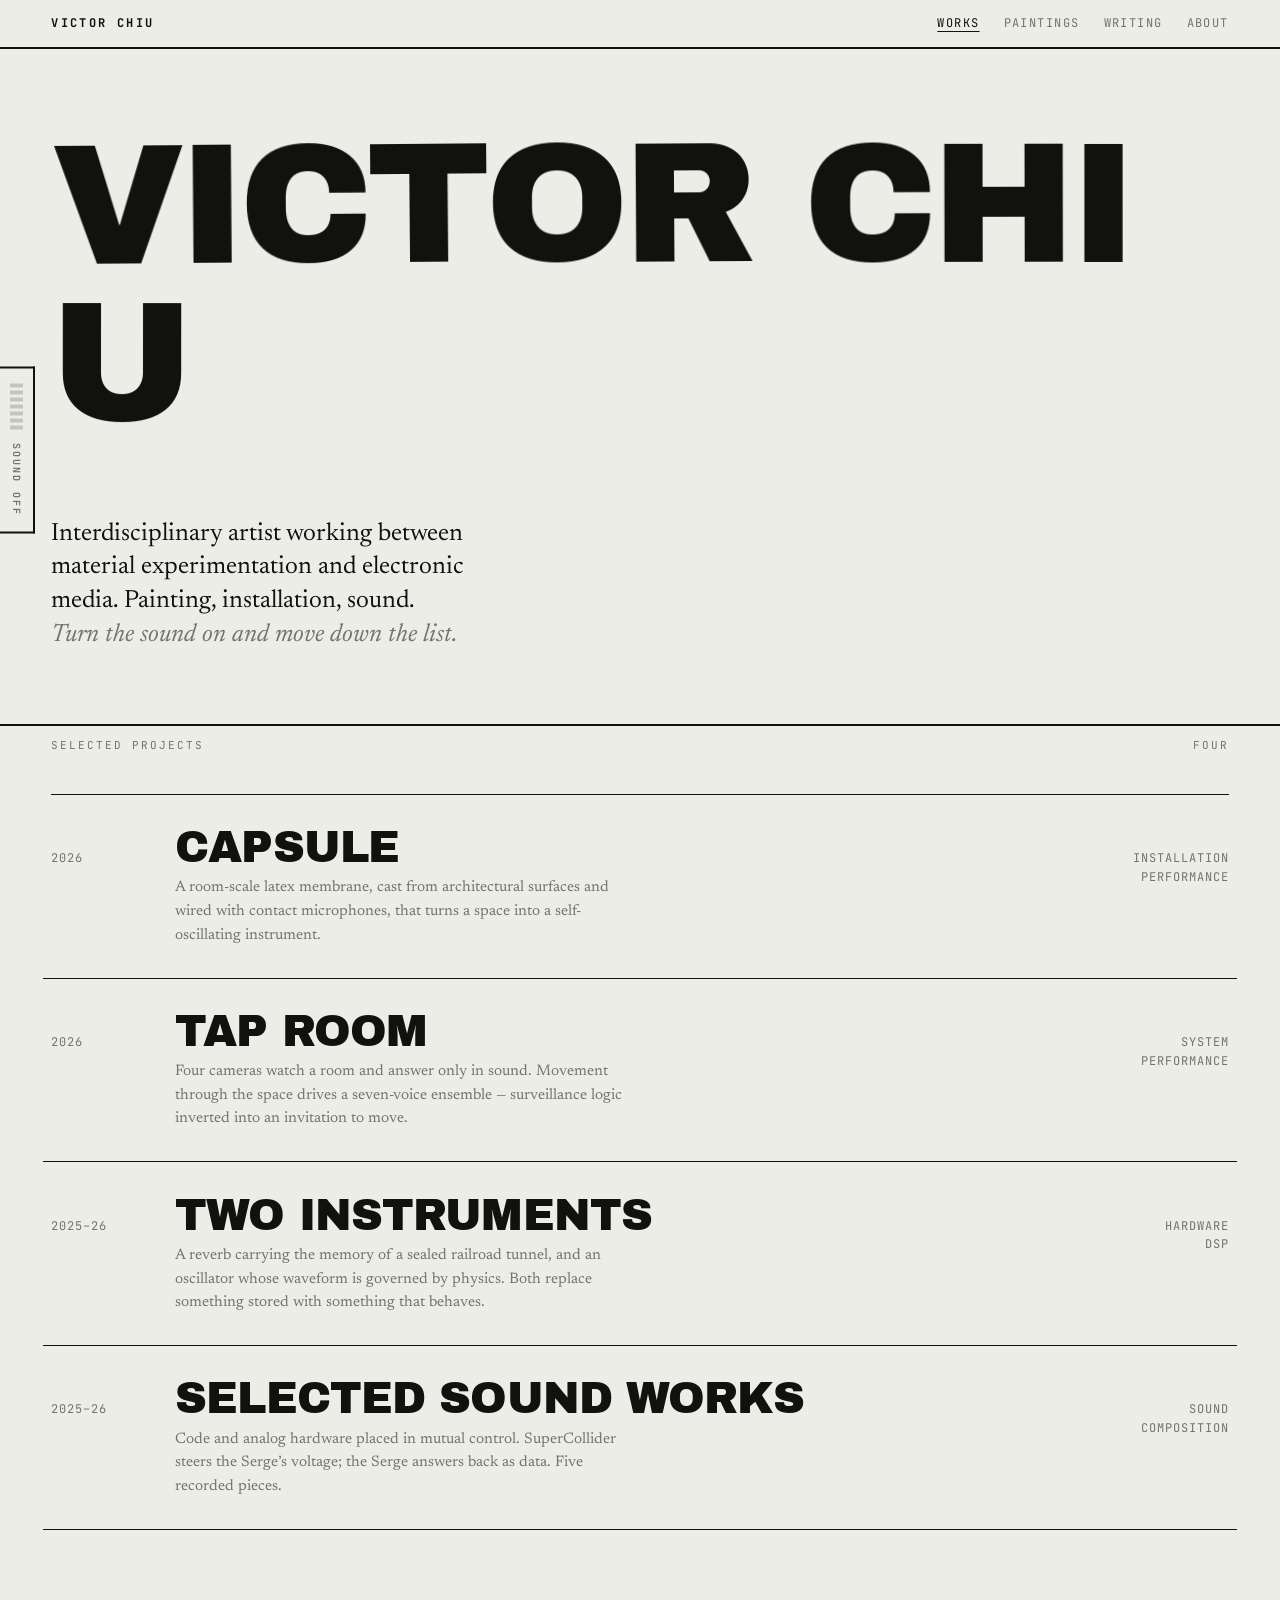
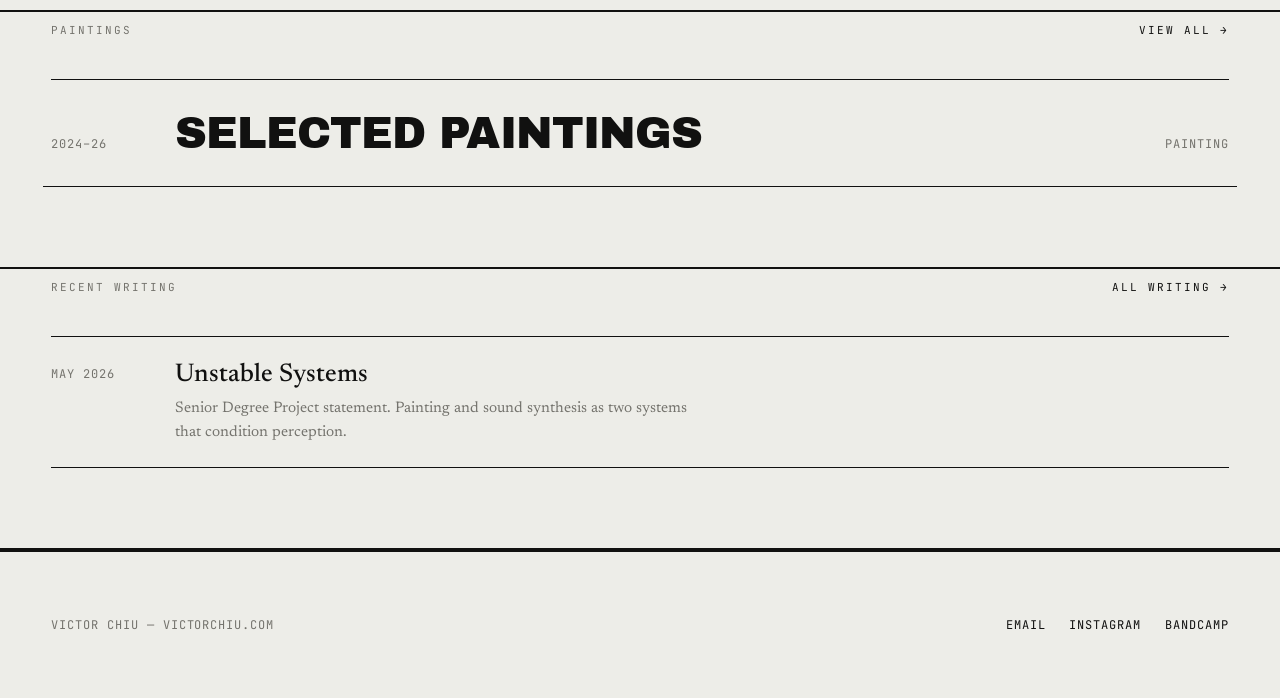
==== index.html @ 2fcd81f9 "Add files via upload" ====
<!DOCTYPE html>
<html lang="en">
<head>
<meta charset="utf-8">
<meta name="viewport" content="width=device-width, initial-scale=1">
<title>Victor Chiu</title>
<meta name="description" content="Sound installation, responsive systems and instrument building. Projects and writing by Victor Chiu.">

<meta property="og:title" content="Victor Chiu">
<meta property="og:description" content="Sound installation, responsive systems, instrument building.">
<meta property="og:url" content="https://www.victorchiu.com">
<meta property="og:image" content="https://www.victorchiu.com/images/capsule-10.jpg">
<meta property="og:type" content="website">

<link rel="icon" type="image/png" href="favicon.png">
<link rel="apple-touch-icon" href="apple-touch-icon.png">
<link rel="preconnect" href="https://fonts.googleapis.com">
<link rel="preconnect" href="https://fonts.gstatic.com" crossorigin>
<link href="https://fonts.googleapis.com/css2?family=Archivo+Black&family=JetBrains+Mono:wght@400;700&family=Newsreader:ital,opsz,wght@0,6..72,400;0,6..72,500;0,6..72,600;1,6..72,400&display=swap" rel="stylesheet">
<link rel="stylesheet" href="style.css">
</head>
<body>

<header class="masthead">
  <div class="wrap">
    <a class="masthead-name" href="index.html">Victor Chiu</a>
    <nav class="nav" aria-label="Main">
      <a href="index.html" aria-current="page">Works</a>
      <a href="paintings.html">Paintings</a>
      <a href="writing.html">Writing</a>
      <a href="about.html">About</a>
    </nav>
  </div>
</header>

<main>

  <!-- fixed side rail: level meter + sound toggle, always reachable -->
  <button class="rail" id="rail" type="button" data-state="off"
          aria-pressed="false" aria-label="Toggle sound">
    <span class="rail-bars" aria-hidden="true">
      <span class="rail-seg"></span><span class="rail-seg"></span>
      <span class="rail-seg"></span><span class="rail-seg"></span>
      <span class="rail-seg"></span><span class="rail-seg"></span>
      <span class="rail-seg"></span>
    </span>
    <span class="rail-label" id="railLabel">Off</span>
  </button>

  <section class="lockup">
    <div class="wrap">
      <!-- Each letter is a node in a mass-spring-damper system, coupled to
           its neighbours. The cursor pushes; the springs pull back. Same
           model as the Living Wavetable's circular string, one dimension
           lower. Falls back to plain type with JS off. -->
      <h1 class="springname" id="springName" aria-label="Victor Chiu"><span class="ch">V</span><span class="ch">I</span><span class="ch">C</span><span class="ch">T</span><span class="ch">O</span><span class="ch">R</span><span class="sp" aria-hidden="true"></span><span class="ch">C</span><span class="ch">H</span><span class="ch">I</span><span class="ch">U</span></h1>
    </div>
  </section>

  <div class="wrap">
    <p class="standfirst">
      Interdisciplinary artist working between material experimentation and
      electronic media. Painting, installation, sound.
      <em>Turn the sound on and move down the list.</em>
    </p>
  </div>

  <section class="band">
    <div class="wrap">
      <div class="band-label">
        <span>Selected projects</span>
        <span>Four</span>
      </div>

      <div class="index">

        <a class="index-row" href="capsule.html" data-sound="capsule" style="--row-img: url('images/capsule-10.jpg')">
          <span class="index-year">2026</span>
          <div>
            <h2 class="index-title">Capsule</h2>
            <p class="index-sub">A room-scale latex membrane, cast from architectural surfaces and wired with contact microphones, that turns a space into a self-oscillating instrument.</p>
            <div class="row-more"><div><div class="row-more-inner">
              <p class="row-detail">Latex / contact microphones / transducers / Serge Modular / Zoom L6 / found scrap wood &mdash; with Alex Wu. Every component is input and output at once. Visitors touch the walls and hear their own presence returned as sound.</p>
              <div class="row-foot">
                <span class="row-enter">Enter &rarr;</span>
                <span class="row-playing" data-playing>&#9679; Playing</span>
              </div>
            </div></div></div>
          </div>
          <span class="index-meta">Installation<br>Performance</span>
        </a>

        <a class="index-row" href="tap-room.html" data-sound="tap-room" style="--row-img: url('images/taproom-08.jpg')">
          <span class="index-year">2026</span>
          <div>
            <h2 class="index-title">Tap Room</h2>
            <p class="index-sub">Four cameras watch a room and answer only in sound. Movement through the space drives a seven-voice ensemble &mdash; surveillance logic inverted into an invitation to move.</p>
            <div class="row-more"><div><div class="row-more-inner">
              <p class="row-detail">Max/MSP/Jitter / four webcams / seven voices / modular drone &mdash; RISD Memorial Hall. Deterministic mapping that never performs the same way twice. No screen, no interface, no image of what it sees.</p>
              <div class="row-foot">
                <span class="row-enter">Enter &rarr;</span>
                <span class="row-playing" data-playing>&#9679; Playing</span>
              </div>
            </div></div></div>
          </div>
          <span class="index-meta">System<br>Performance</span>
        </a>

        <a class="index-row" href="two-instruments.html" data-sound="two-instruments" style="--row-img: url('images/twoinstrument-hover.jpg')">
          <span class="index-year">2025&ndash;26</span>
          <div>
            <h2 class="index-title">Two Instruments</h2>
            <p class="index-sub">A reverb carrying the memory of a sealed railroad tunnel, and an oscillator whose waveform is governed by physics. Both replace something stored with something that behaves.</p>
            <div class="row-more"><div><div class="row-more-inner">
              <p class="row-detail">Max/MSP gen~ / Electrosmith Daisy Patch SM / hand-wired panels &mdash; Serge format and Eurorack. A four-channel feedback delay network, and a 64-node circular string that reports its own kinetic energy as control voltage.</p>
              <div class="row-foot">
                <span class="row-enter">Enter &rarr;</span>
                <span class="row-playing" data-playing>&#9679; Playing</span>
              </div>
            </div></div></div>
          </div>
          <span class="index-meta">Hardware<br>DSP</span>
        </a>

        <a class="index-row" href="sound-works.html" data-sound="sound-works">
          <span class="index-year">2025&ndash;26</span>
          <div>
            <h2 class="index-title">Selected Sound Works</h2>
            <p class="index-sub">Code and analog hardware placed in mutual control. SuperCollider steers the Serge&rsquo;s voltage; the Serge answers back as data. Five recorded pieces.</p>
            <div class="row-more"><div><div class="row-more-inner">
              <p class="row-detail">SuperCollider / Serge Modular / Expert Sleepers ES-9 &mdash; RISD SRST studio. Five pieces, 32:18 total. Built the way I approach paintings: sound as material, layered and reconfigured.</p>
              <div class="row-foot">
                <span class="row-enter">Enter &rarr;</span>
                <span class="row-playing" data-playing>&#9679; Playing</span>
              </div>
            </div></div></div>
          </div>
          <span class="index-meta">Sound<br>Composition</span>
        </a>

      </div>
    </div>
  </section>

  <section class="band">
    <div class="wrap">
      <div class="band-label">
        <span>Paintings</span>
        <span><a href="paintings.html">View all &rarr;</a></span>
      </div>

      <div class="index">
        <a class="index-row" href="paintings.html">
          <span class="index-year">2024&ndash;26</span>
          <div>
            <h2 class="index-title">Selected Paintings</h2>
          </div>
          <span class="index-meta">Painting</span>
        </a>
      </div>
    </div>
  </section>

  <section class="band">
    <div class="wrap">
      <div class="band-label">
        <span>Recent writing</span>
        <span><a href="writing.html">All writing &rarr;</a></span>
      </div>

      <div class="entries">
        <a href="sdp-statement.html">
          <article class="entry">
            <span class="entry-date">May 2026</span>
            <div>
              <h2 class="entry-title">Unstable Systems</h2>
              <p class="entry-note">Senior Degree Project statement. Painting and sound
              synthesis as two systems that condition perception.</p>
            </div>
          </article>
        </a>
      </div>
    </div>
  </section>

</main>

<footer class="footer">
  <div class="wrap">
    <span>Victor Chiu &mdash; victorchiu.com</span>
    <div class="footer-links">
      <a href="mailto:vchiu004@gmail.com">Email</a>
      <a href="https://instagram.com/victor_ch1u" rel="noopener">Instagram</a>
      <a href="https://ednz.bandcamp.com" rel="noopener">Bandcamp</a>
    </div>
  </div>
</footer>

<script>
/* =========================================================
   INDEX AUDIO
   Hovering a project row plays a random excerpt for it. Only
   one sounds at a time — the previous fades fully out before
   the next begins. Nothing overlaps, ever.

   The rail on the left edge is the only control. It reports
   state, level, and any error, and toggles sound on click.

   TO ADD FILES: drop mp3s in audio/ and list them below.
   Missing files degrade silently and are named in the rail.
   ========================================================= */

const EXCERPTS = {
  'capsule':         ['audio/capsule-01.mp3', 'audio/capsule-02.mp3', 'audio/capsule-03.mp3'],
  'tap-room':        ['audio/taproom-01.mp3', 'audio/taproom-02.mp3', 'audio/taproom-03.mp3'],
  'two-instruments': ['audio/twoinstrument-01.mp3', 'audio/twoinstrument-02.mp3',
                      'audio/twoinstrument-03.mp3', 'audio/twoinstrument-04.mp3',
                      'audio/twoinstrument-05.mp3'],
  'sound-works':     ['audio/selectsoundwork-01.mp3', 'audio/selectsoundwork-03.mp3',
                      'audio/selectsoundwork-04.mp3', 'audio/selectsoundwork-06.mp3']
};

const FADE_IN     = 0.9;   // seconds
const FADE_OUT    = 0.6;   // leaving a row
const FADE_EXPIRE = 4.0;   // slow retirement once an excerpt has run its course
const LIFE_MIN    = 32;    // an excerpt lingers at least this long
const LIFE_MAX    = 58;    // ...and at most this long
const GRACE       = 220;   // ms of forgiveness crossing the gap between rows

(function () {
  'use strict';

  const isFile = location.protocol === 'file:';
  if (isFile) {
    console.warn('[sound] Opened as a file:// page. Browsers block audio loading here. ' +
      'Run a local server instead:  python3 -m http.server  then open http://localhost:8000');
  }

  let ctx = null, master = null, analyser = null;
  let enabled = false, current = null, wanted = null;
  let gen = 0;                              // invalidates in-flight play() calls
  let graceTimer = null, lifeTimer = null, rafId = null, lastError = '';
  const cache = new Map();
  const timeData = new Uint8Array(1024);    // hoisted; tick() runs 60x a second

  const rail      = document.getElementById('rail');
  const railLabel = document.getElementById('railLabel');
  const railSegs  = Array.from(document.querySelectorAll('.rail-seg'));
  const rows      = Array.from(document.querySelectorAll('.index-row[data-sound]'));

  const store = {
    get() { try { return localStorage.getItem('vc-sound') === 'on'; } catch (e) { return false; } },
    set(v) { try { localStorage.setItem('vc-sound', v ? 'on' : 'off'); } catch (e) {} }
  };

  /* ---------- audio graph ---------- */
  function initCtx() {
    if (ctx) return;
    const AC = window.AudioContext || window.webkitAudioContext;
    if (!AC) return;
    ctx = new AC();
    master = ctx.createGain();
    analyser = ctx.createAnalyser();
    analyser.fftSize = 1024;
    master.connect(analyser);
    analyser.connect(ctx.destination);
  }

  function running() { return !!ctx && ctx.state === 'running'; }

  async function load(url) {
    if (cache.has(url)) return cache.get(url);
    const p = fetch(url)
      .then(r => { if (!r.ok) throw new Error('HTTP ' + r.status); return r.arrayBuffer(); })
      .then(b => ctx.decodeAudioData(b))
      .catch(err => {
        lastError = url + ' \u2014 ' + err.message;
        console.warn('[sound] could not load', url, err);
        refresh();
        return null;
      });
    cache.set(url, p);
    return p;
  }

  function pick(key) {
    const list = EXCERPTS[key] || [];
    if (!list.length) return null;
    const last = pick.last && pick.last[key];
    const choices = list.length > 1 ? list.filter(u => u !== last) : list;
    const url = choices[Math.floor(Math.random() * choices.length)];
    pick.last = pick.last || {};
    pick.last[key] = url;
    return url;
  }

  function markPlaying(key) {
    rows.forEach(r => r.classList.toggle('is-playing', !!key && r.dataset.sound === key));
  }

  function stop(fade, keepGen) {
    if (!keepGen) gen++;
    clearTimeout(lifeTimer);
    if (!current) return Promise.resolve();
    const { src, gain } = current;
    current = null;
    markPlaying(null);
    const t = ctx.currentTime;
    try {
      gain.gain.cancelScheduledValues(t);
      gain.gain.setValueAtTime(gain.gain.value, t);
      gain.gain.linearRampToValueAtTime(0.0001, t + fade);
      src.stop(t + fade + 0.05);
    } catch (e) {}
    return new Promise(res => setTimeout(res, fade * 1000 + 60));
  }

  async function play(key) {
    if (!enabled) return;
    const mine = ++gen;
    initCtx();
    if (!ctx) return;
    if (ctx.state === 'suspended') { try { await ctx.resume(); refresh(); } catch (e) {} }
    if (mine !== gen) return;

    await stop(FADE_OUT, true);
    if (mine !== gen || wanted !== key || !enabled) return;

    const url = pick(key);
    if (!url) return;
    const buf = await load(url);
    if (!buf || mine !== gen || wanted !== key || !enabled) return;

    const src = ctx.createBufferSource();
    src.buffer = buf;
    src.loop = true;
    const gain = ctx.createGain();
    gain.gain.value = 0.0001;
    src.connect(gain).connect(master);
    src.start();
    const t = ctx.currentTime;
    gain.gain.linearRampToValueAtTime(1, t + FADE_IN);
    current = { src, gain, key };
    markPlaying(key);

    const life = (LIFE_MIN + Math.random() * (LIFE_MAX - LIFE_MIN)) * 1000;
    lifeTimer = setTimeout(() => { if (current && current.key === key) stop(FADE_EXPIRE); }, life);
  }

  /* ---------- the rail: state, level, errors, and the switch ----------
     One control. If it ever disagreed with the audio, the visitor
     would blame their speakers rather than the page. */
  function paintSegs(n) {
    for (let i = 0; i < railSegs.length; i++) railSegs[i].classList.toggle('on', i < n);
  }

  function refresh() {
    if (!rail) return;
    let state, label, tip;

    if (!enabled) {
      state = 'off';  label = 'Sound Off'; tip = 'Turn sound on';
    } else if (isFile) {
      state = 'error'; label = 'Needs Server'; tip = 'Audio cannot load from a file:// page. Run: python3 -m http.server';
    } else if (lastError) {
      state = 'error'; label = 'No Audio'; tip = lastError;
    } else if (!running()) {
      state = 'click'; label = 'Click'; tip = 'Click to start audio';
    } else {
      state = 'on';   label = 'Sound On'; tip = 'Turn sound off';
    }

    rail.dataset.state = state;
    rail.setAttribute('aria-pressed', String(enabled));
    rail.title = tip;
    railLabel.textContent = label;
    if (state !== 'on') paintSegs(0);
  }

  function setEnabled(v) {
    enabled = v;
    store.set(v);
    if (v) {
      initCtx();
      if (ctx && ctx.state === 'suspended') ctx.resume().then(refresh, refresh);
      if (!rafId) tick();
    } else {
      stop(0.35);
      cancelAnimationFrame(rafId);
      rafId = null;
      paintSegs(0);
    }
    refresh();
  }

  /* When sound is on but blocked, a click unblocks it rather than
     switching it off — otherwise the control that asks to be clicked
     would punish you for clicking it. */
  function onToggle() {
    if (enabled && !running() && !isFile) {
      initCtx();
      if (ctx) ctx.resume().then(refresh, refresh); else refresh();
      return;
    }
    setEnabled(!enabled);
  }

  if (rail) rail.addEventListener('click', onToggle);

  /* ---------- level meter ---------- */
  function tick() {
    rafId = requestAnimationFrame(tick);
    if (!analyser) return;
    if (!current) { paintSegs(0); return; }
    analyser.getByteTimeDomainData(timeData);
    let sum = 0;
    for (let i = 0; i < timeData.length; i++) {
      const v = (timeData[i] - 128) / 128; sum += v * v;
    }
    const rms = Math.sqrt(sum / timeData.length);
    paintSegs(Math.min(railSegs.length, Math.round(rms * 26)));
    if (window.__vcExcite) window.__vcExcite(rms);   // audio drives the name
  }

  /* ---------- restore, unlock ---------- */
  if (store.get()) setEnabled(true); else refresh();

  function unlock() {
    if (enabled && ctx && ctx.state === 'suspended') ctx.resume().then(refresh, refresh);
  }
  document.addEventListener('pointerdown', unlock);
  document.addEventListener('keydown', unlock);

  /* ---------- hover ---------- */
  const fine = window.matchMedia('(hover: hover) and (pointer: fine)');

  rows.forEach(row => {
    const key = row.dataset.sound;

    row.addEventListener('pointerenter', () => {
      if (!fine.matches) return;
      clearTimeout(graceTimer);
      row.classList.add('is-open');
      wanted = key;
      play(key);
    });

    row.addEventListener('pointerleave', () => {
      if (!fine.matches) return;
      row.classList.remove('is-open');
      clearTimeout(graceTimer);
      graceTimer = setTimeout(() => { wanted = null; stop(FADE_OUT); }, GRACE);
    });

    row.addEventListener('focus', () => row.classList.add('is-open'));
    row.addEventListener('blur',  () => row.classList.remove('is-open'));
  });

  document.addEventListener('visibilitychange', () => {
    if (document.hidden) { wanted = null; stop(0.3); }
    else refresh();
  });
})();
</script>

<script>
/* =========================================================
   MASS-SPRING NAME
   Every letter is a node. Nodes are coupled to their
   neighbours, so displacing one sends a wave down the word
   rather than moving it alone. The cursor is an external
   force; springs restore; damping settles it.

   Tune the five constants below — they behave exactly like
   the knobs on a physical model.
   ========================================================= */
(function () {
  'use strict';

  const K_CENTER = 0.048;   // pull back to rest position
  const K_COUPLE = 0.085;   // neighbour coupling — what makes it a string
  const DAMPING  = 0.105;   // how fast it settles
  const RADIUS   = 200;     // px — cursor influence
  const PUSH     = 32;      // cursor force

  const el = document.getElementById('springName');
  if (!el) return;

  const reduce = window.matchMedia('(prefers-reduced-motion: reduce)');
  if (reduce.matches) return;          // leave it perfectly still

  const chars = Array.from(el.querySelectorAll('.ch'));
  if (!chars.length) return;

  const n = chars.length;
  const ox = new Float64Array(n), oy = new Float64Array(n);
  const vx = new Float64Array(n), vy = new Float64Array(n);
  const rx = new Float64Array(n), ry = new Float64Array(n);

  let mx = -9999, my = -9999, raf = null, last = 0;

  function measure() {
    for (let i = 0; i < n; i++) {
      chars[i].style.transform = '';
      const r = chars[i].getBoundingClientRect();
      rx[i] = r.left + r.width / 2;
      ry[i] = r.top + r.height / 2 + window.scrollY;
    }
  }

  function step(now) {
    raf = requestAnimationFrame(step);
    const dt = Math.min(2.5, (now - (last || now)) / 16.667);
    last = now;

    for (let i = 0; i < n; i++) {
      let fx = -K_CENTER * ox[i];
      let fy = -K_CENTER * oy[i];

      if (i > 0)     { fx += K_COUPLE * (ox[i - 1] - ox[i]); fy += K_COUPLE * (oy[i - 1] - oy[i]); }
      if (i < n - 1) { fx += K_COUPLE * (ox[i + 1] - ox[i]); fy += K_COUPLE * (oy[i + 1] - oy[i]); }

      const dx = (rx[i] + ox[i]) - mx;
      const dy = (ry[i] + oy[i]) - my;
      const d  = Math.hypot(dx, dy);
      if (d < RADIUS && d > 0.01) {
        const f = PUSH * Math.pow(1 - d / RADIUS, 2) / d;
        fx += dx * f;
        fy += dy * f;
      }

      vx[i] = (vx[i] + fx * dt) * (1 - DAMPING * dt);
      vy[i] = (vy[i] + fy * dt) * (1 - DAMPING * dt);
      ox[i] += vx[i] * dt;
      oy[i] += vy[i] * dt;
    }

    let moving = false;
    for (let i = 0; i < n; i++) {
      const rot = Math.max(-9, Math.min(9, vx[i] * 0.55));
      chars[i].style.transform =
        'translate3d(' + ox[i].toFixed(2) + 'px,' + oy[i].toFixed(2) + 'px,0) rotate(' + rot.toFixed(2) + 'deg)';
      if (Math.abs(vx[i]) > 0.01 || Math.abs(vy[i]) > 0.01 ||
          Math.abs(ox[i]) > 0.05 || Math.abs(oy[i]) > 0.05) moving = true;
    }

    // stop burning frames once the string has settled and nothing is near it
    if (!moving && mx < -1000) { cancelAnimationFrame(raf); raf = null; last = 0; }
  }

  function wake() { if (!raf) { last = 0; raf = requestAnimationFrame(step); } }

  /* an impulse, like striking the string */
  function pluck(strength, at) {
    const i = at === undefined ? Math.floor(Math.random() * n) : at;
    vy[i] += (Math.random() - 0.5) * strength;
    vx[i] += (Math.random() - 0.5) * strength;
    wake();
  }

  /* audio applied as physical force — the module's input jack,
     wired to the masthead */
  let carry = 0;
  window.__vcExcite = function (level) {
    carry += level;
    if (carry > 0.55) {
      carry = 0;
      pluck(level * 9);
    }
  };

  window.addEventListener('pointermove', e => {
    mx = e.clientX; my = e.clientY + window.scrollY; wake();
  }, { passive: true });

  window.addEventListener('pointerleave', () => { mx = -9999; my = -9999; });

  el.addEventListener('pointerdown', e => {
    const i = chars.indexOf(e.target);
    pluck(14, i >= 0 ? i : undefined);
  });

  let rt;
  window.addEventListener('resize', () => {
    clearTimeout(rt); rt = setTimeout(() => { measure(); wake(); }, 150);
  }, { passive: true });

  if (document.fonts && document.fonts.ready) document.fonts.ready.then(measure);
  measure();
  setTimeout(() => pluck(11, Math.floor(n / 2)), 400);   // arrive with a ring
})();
</script>
</body>
</html>
---- style.css ----
/* =========================================================
   victorchiu.com
   Edit colours and type in the :root block below.
   Everything else inherits from it.
   ========================================================= */

:root {
  --paper:  #EDEDE8;   /* background — cool concrete white */
  --ink:    #111110;   /* text, rules */
  --accent: #0026FF;   /* ultramarine — used sparingly */
  --muted:  #74736D;   /* metadata, captions */

  --rule-heavy: 2px solid var(--ink);
  --rule-hair:  1px solid var(--ink);

  --display: "Archivo Black", "Helvetica Neue", Arial, sans-serif;
  --body:    "Newsreader", Georgia, serif;
  --mono:    "JetBrains Mono", ui-monospace, "SF Mono", Menlo, monospace;

  --gutter: clamp(1.25rem, 4vw, 3.5rem);
  --max:    1440px;
}

/* ---------- reset ---------- */
*, *::before, *::after { box-sizing: border-box; }

html { -webkit-text-size-adjust: 100%; }

/* clip, not hidden — hidden would break position:sticky */
body { overflow-x: clip; }

body {
  margin: 0;
  background: var(--paper);
  color: var(--ink);
  font-family: var(--body);
  font-size: clamp(1rem, 0.95rem + 0.25vw, 1.125rem);
  line-height: 1.55;
  font-synthesis: none;
  -webkit-font-smoothing: antialiased;
}

img { max-width: 100%; height: auto; display: block; }

a { color: var(--ink); text-decoration: none; }

:focus-visible {
  outline: 3px solid var(--accent);
  outline-offset: 3px;
}

/* ---------- layout shell ---------- */
.wrap {
  max-width: var(--max);
  margin: 0 auto;
  padding-inline: var(--gutter);
}

.band { border-top: var(--rule-heavy); }
.band > .wrap { padding-bottom: clamp(3rem, 8vw, 5rem); }
.band:last-of-type { border-bottom: var(--rule-heavy); }

/* A label that rides directly under a rule. Signature device. */
.band-label {
  font-family: var(--mono);
  font-size: 0.6875rem;
  letter-spacing: 0.18em;
  text-transform: uppercase;
  color: var(--muted);
  padding-block: 0.65rem 2.5rem;
  display: flex;
  justify-content: space-between;
  gap: 1rem;
}

/* ---------- masthead ---------- */
.masthead {
  border-bottom: var(--rule-heavy);
  padding-block: 0.9rem;
}

.masthead .wrap {
  display: flex;
  align-items: baseline;
  justify-content: space-between;
  gap: 1.5rem;
  flex-wrap: wrap;
}

.masthead-name {
  font-family: var(--mono);
  font-size: 0.75rem;
  letter-spacing: 0.2em;
  text-transform: uppercase;
  font-weight: 700;
}

.nav {
  display: flex;
  gap: 1.5rem;
  font-family: var(--mono);
  font-size: 0.75rem;
  letter-spacing: 0.12em;
  text-transform: uppercase;
}

.nav a { color: var(--muted); }
.nav a:hover,
.nav a[aria-current="page"] { color: var(--ink); }
.nav a[aria-current="page"] { text-decoration: underline; text-underline-offset: 4px; }

/* ---------- oversized name lockup ---------- */
/* Deliberately wider than the viewport and clipped at the right edge. */
.lockup {
  overflow: visible;
  padding-top: clamp(2rem, 6vw, 5rem);
  padding-bottom: clamp(1rem, 2vw, 2rem);
}

/* The name no longer overflows and clips — it fits, and moves instead.
   Letters are flex items so each can be transformed independently. */
.springname {
  font-family: var(--display);
  font-weight: 400;
  font-size: clamp(3.25rem, 13.5vw, 11rem);
  line-height: 0.92;
  letter-spacing: -0.035em;
  text-transform: uppercase;
  margin: 0;
  display: flex;
  flex-wrap: wrap;
  user-select: none;
  cursor: default;
}

.springname .ch {
  display: inline-block;
  transform-origin: 50% 62%;
  will-change: transform;
}

.springname .sp { width: 0.3em; flex: 0 0 auto; }

/* struck letters settle back on their own; no transition here or the
   springs would fight the CSS easing */
@media (prefers-reduced-motion: reduce) {
  .springname .ch { transform: none !important; }
}

.standfirst {
  max-width: 34ch;
  font-size: clamp(1.15rem, 1rem + 0.7vw, 1.6rem);
  line-height: 1.35;
  margin: clamp(1.5rem, 4vw, 3rem) 0 clamp(2.5rem, 6vw, 4.5rem);
  text-wrap: balance;
}

.standfirst em { font-style: italic; color: var(--muted); }

/* ---------- index rows ---------- */
.index { border-top: var(--rule-hair); }

.index-row {
  display: grid;
  grid-template-columns: 6.5rem minmax(0, 1fr) 9rem;
  align-items: baseline;
  gap: 1.25rem;
  padding-block: clamp(1.1rem, 2.5vw, 1.9rem);
  padding-inline: 0.5rem;
  border-bottom: var(--rule-hair);
  margin-inline: -0.5rem;
  transition: background-color 90ms linear, color 90ms linear;
}

.index-row:hover,
.index-row:focus-visible {
  background: var(--ink);
  color: var(--paper);
}

/* On hover the row opens onto the project itself: its photograph,
   held down under a dark scrim so the text stays in charge. Rows
   without a --row-img fall back to the plain inversion. */
.index-row {
  position: relative;
  overflow: hidden;
}

.index-row > * { position: relative; z-index: 1; }

.index-row::before {
  content: '';
  position: absolute;
  inset: 0;
  z-index: 0;
  background-image:
    linear-gradient(rgba(17, 17, 16, 0.62), rgba(17, 17, 16, 0.62)),
    var(--row-img, none);
  background-size: cover;
  background-position: center;
  filter: saturate(0.85);
  opacity: 0;
  transition: opacity 180ms linear;
}

.index-row:hover::before,
.index-row:focus-visible::before { opacity: 1; }

@media (prefers-reduced-motion: reduce) {
  .index-row::before { transition: none; }
}

.index-row:hover .index-meta,
.index-row:hover .index-year { color: var(--paper); }

.index-year,
.index-meta {
  font-family: var(--mono);
  font-size: 0.75rem;
  letter-spacing: 0.08em;
  color: var(--muted);
  text-transform: uppercase;
}

.index-meta { text-align: right; }

.index-title {
  font-family: var(--display);
  font-weight: 400;
  font-size: clamp(1.4rem, 1rem + 2.2vw, 2.75rem);
  line-height: 1.02;
  letter-spacing: -0.02em;
  text-transform: uppercase;
  margin: 0;
}

.index-sub {
  font-size: 0.95rem;
  color: var(--muted);
  margin: 0.4rem 0 0;
  max-width: 52ch;
}

.index-row:hover .index-sub { color: var(--paper); }

/* ---------- writing list ---------- */
.entry {
  display: grid;
  grid-template-columns: 6.5rem minmax(0, 1fr);
  gap: 1.25rem;
  padding-block: 1.4rem;
  border-bottom: var(--rule-hair);
}

.entries { border-top: var(--rule-hair); }

/* the whole row is the link — give it a target that covers the entry */
.entries > a { display: block; }
.entries > a:hover .entry-title { color: var(--accent); }

.entry-date {
  font-family: var(--mono);
  font-size: 0.75rem;
  letter-spacing: 0.08em;
  color: var(--muted);
  text-transform: uppercase;
  padding-top: 0.35rem;
}

.entry-title {
  font-size: clamp(1.15rem, 1rem + 0.8vw, 1.6rem);
  line-height: 1.25;
  margin: 0;
  font-weight: 500;
}

.entry a:hover .entry-title { color: var(--accent); }

.entry-note {
  color: var(--muted);
  font-size: 0.95rem;
  margin: 0.35rem 0 0;
  max-width: 60ch;
}

/* ---------- article / project pages ---------- */
.article-head { padding-block: clamp(2.5rem, 7vw, 5.5rem) clamp(1.5rem, 4vw, 3rem); }

.eyebrow {
  font-family: var(--mono);
  font-size: 0.6875rem;
  letter-spacing: 0.18em;
  text-transform: uppercase;
  color: var(--accent);
  margin: 0 0 1.25rem;
}

.article-title {
  font-family: var(--display);
  font-weight: 400;
  font-size: clamp(2.5rem, 1.5rem + 5.5vw, 6.5rem);
  line-height: 0.88;
  letter-spacing: -0.035em;
  text-transform: uppercase;
  margin: 0;
  max-width: 16ch;
}

/* metadata table — mono, hard-ruled */
.facts {
  width: 100%;
  border-collapse: collapse;
  font-family: var(--mono);
  font-size: 0.8125rem;
  margin-block: clamp(2rem, 5vw, 3.5rem);
}

.facts th,
.facts td {
  text-align: left;
  vertical-align: top;
  padding: 0.75rem 1rem 0.75rem 0;
  border-bottom: var(--rule-hair);
}

.facts th {
  width: 10rem;
  font-weight: 400;
  color: var(--muted);
  letter-spacing: 0.1em;
  text-transform: uppercase;
}

/* readable measure for long-form text */
.prose { max-width: 62ch; padding-bottom: clamp(3rem, 8vw, 6rem); }

.prose > * + * { margin-top: 1.2em; }

.prose h2 {
  font-family: var(--display);
  font-weight: 400;
  font-size: clamp(1.35rem, 1.1rem + 1.2vw, 2rem);
  line-height: 1.08;
  letter-spacing: -0.02em;
  text-transform: uppercase;
  margin-top: 2.6em;
  padding-top: 1.2rem;
  border-top: var(--rule-heavy);
}

.prose h3 {
  font-size: 1.15rem;
  font-weight: 600;
  margin-top: 2em;
}

.prose a {
  color: var(--accent);
  text-decoration: underline;
  text-decoration-thickness: 1px;
  text-underline-offset: 3px;
}

.prose q { font-style: italic; }

.prose blockquote {
  margin-inline: 0;
  padding-left: 1.25rem;
  border-left: 3px solid var(--accent);
  font-style: italic;
  color: var(--muted);
}

.prose ul, .prose ol { padding-left: 1.25rem; }
.prose li + li { margin-top: 0.5em; }

/* Max/MSP object names, function calls, anything literal */
.prose code, .chain code {
  font-family: var(--mono);
  font-size: 0.85em;
  background: rgba(0, 38, 255, 0.08);
  padding: 0.1em 0.35em;
  white-space: nowrap;
}

/* full-bleed figures sit outside the prose measure */
.figure { margin: clamp(2.5rem, 6vw, 4.5rem) 0; }

/* Photographs carry no frame. Scale, offset and the caption do the
   work the border used to do badly. */
.figure img { background: rgba(17, 17, 16, 0.04); }

/* Placeholder box — delete once real images are in. */
.figure-placeholder {
  border: 2px dashed var(--muted);
  aspect-ratio: 3 / 2;
  display: grid;
  place-items: center;
  font-family: var(--mono);
  font-size: 0.75rem;
  letter-spacing: 0.15em;
  text-transform: uppercase;
  color: var(--muted);
  background: repeating-linear-gradient(
    45deg, transparent, transparent 12px,
    rgba(17,17,16,0.05) 12px, rgba(17,17,16,0.05) 24px
  );
}

.figure figcaption {
  font-family: var(--mono);
  font-size: 0.6875rem;
  letter-spacing: 0.04em;
  line-height: 1.75;
  color: var(--muted);
  margin-top: 0.9rem;
  max-width: 44ch;
}

.figure-grid {
  display: grid;
  grid-template-columns: repeat(auto-fit, minmax(min(100%, 260px), 1fr));
  gap: 1.5rem;
}

/* ---------- next / prev ---------- */
.pager {
  display: flex;
  justify-content: space-between;
  gap: 1.5rem;
  flex-wrap: wrap;
  font-family: var(--mono);
  font-size: 0.75rem;
  letter-spacing: 0.12em;
  text-transform: uppercase;
  padding-block: 2rem;
  border-top: var(--rule-heavy);
}

.pager a:hover { color: var(--accent); }

/* ---------- footer ---------- */
.footer {
  border-top: var(--rule-heavy);
  padding-block: clamp(2.5rem, 6vw, 4rem);
  font-family: var(--mono);
  font-size: 0.75rem;
  letter-spacing: 0.08em;
  text-transform: uppercase;
  color: var(--muted);
}

.footer .wrap {
  display: flex;
  justify-content: space-between;
  gap: 2rem;
  flex-wrap: wrap;
}

.footer a { color: var(--ink); }
.footer a:hover { color: var(--accent); }

.footer-links { display: flex; gap: 1.5rem; flex-wrap: wrap; }

/* ---------- signal chain ----------
   For genuinely sequential content only (a signal path, a process).
   The numbers here mean something — don't reuse this for a plain list. */
.chain {
  counter-reset: stage;
  list-style: none;
  margin: clamp(2rem, 5vw, 3.5rem) 0 0;
  padding: 0;
  border-top: var(--rule-heavy);
}

.chain li {
  counter-increment: stage;
  display: grid;
  grid-template-columns: 3.75rem minmax(0, 1fr);
  gap: 1.25rem;
  padding-block: 1.2rem;
  border-bottom: var(--rule-hair);
  max-width: 66ch;
}

.chain li::before {
  content: counter(stage, decimal-leading-zero);
  font-family: var(--mono);
  font-size: 0.75rem;
  font-weight: 700;
  letter-spacing: 0.1em;
  color: var(--accent);
  padding-top: 0.3rem;
}

.chain-stage { font-size: 1rem; line-height: 1.5; }

.chain-stage strong { font-weight: 600; }

/* the loop closing back on itself */
.chain-close {
  display: grid;
  grid-template-columns: 3.75rem minmax(0, 1fr);
  gap: 1.25rem;
  max-width: 66ch;
  border-bottom: var(--rule-heavy);
  padding-block: 1rem;
  font-family: var(--mono);
  font-size: 0.6875rem;
  letter-spacing: 0.16em;
  text-transform: uppercase;
  color: var(--accent);
}

.chain-close::before { content: "\21BA"; font-size: 1rem; line-height: 1; }

/* ---------- materials line ---------- */
.materials {
  font-family: var(--mono);
  font-size: 0.8125rem;
  line-height: 1.85;
  color: var(--muted);
  max-width: 60ch;
  margin: 0;
}

.materials span::after { content: " / "; color: var(--ink); }
.materials span:last-child::after { content: ""; }

/* ---------- spec comparison ----------
   For real before/after engineering tradeoffs. Neither column is
   styled as the "winner" — a tradeoff means something was lost. */
.spec-scroll { overflow-x: auto; margin-block: clamp(2rem, 5vw, 3.5rem); }

.spec {
  width: 100%;
  min-width: 34rem;
  border-collapse: collapse;
  font-family: var(--mono);
  font-size: 0.78rem;
  line-height: 1.5;
}

.spec th, .spec td {
  text-align: left;
  vertical-align: top;
  padding: 0.8rem 1.25rem 0.8rem 0;
  border-bottom: var(--rule-hair);
}

.spec thead th {
  text-transform: uppercase;
  letter-spacing: 0.14em;
  font-weight: 700;
  color: var(--accent);
  border-top: var(--rule-heavy);
  border-bottom: var(--rule-heavy);
}

.spec tbody th {
  font-weight: 400;
  color: var(--muted);
  text-transform: uppercase;
  letter-spacing: 0.1em;
  width: 11rem;
}

.spec tbody tr:last-child th,
.spec tbody tr:last-child td { border-bottom: var(--rule-heavy); }

/* ---------- design decision ----------
   For a choice worth defending, not a general aside. */
.decision {
  border: var(--rule-heavy);
  padding: clamp(1.25rem, 3vw, 2rem);
  max-width: 62ch;
  margin-block: clamp(2rem, 5vw, 3rem);
}

.decision-label {
  font-family: var(--mono);
  font-size: 0.6875rem;
  letter-spacing: 0.18em;
  text-transform: uppercase;
  color: var(--accent);
  margin: 0 0 0.85rem;
}

.decision p { margin: 0; }
.decision p + p { margin-top: 1em; }

/* ---------- diptych ----------
   For work that is genuinely two things set against each other.
   The dividing rule is the point — don't use this for a plain two-up. */
.diptych {
  display: grid;
  grid-template-columns: 1fr 1fr;
  border-top: var(--rule-heavy);
  border-bottom: var(--rule-heavy);
  margin-block: clamp(2rem, 5vw, 3.5rem);
}

.diptych > * {
  padding: clamp(1.5rem, 3vw, 2.25rem) clamp(1.25rem, 2.5vw, 2rem)
           clamp(1.5rem, 3vw, 2.25rem) 0;
}

.diptych > * + * {
  border-left: var(--rule-heavy);
  padding-left: clamp(1.25rem, 2.5vw, 2rem);
}

.diptych-part {
  display: flex;
  justify-content: space-between;
  gap: 1rem;
  font-family: var(--mono);
  font-size: 0.6875rem;
  letter-spacing: 0.18em;
  text-transform: uppercase;
  color: var(--accent);
  margin: 0 0 0.9rem;
}

.diptych-name {
  font-family: var(--display);
  font-weight: 400;
  font-size: clamp(1.2rem, 0.9rem + 1.3vw, 1.9rem);
  line-height: 1.05;
  letter-spacing: -0.02em;
  text-transform: uppercase;
  margin: 0 0 0.6rem;
}

.diptych-line { margin: 0; color: var(--muted); font-size: 0.95rem; }

/* ---------- in progress ----------
   Dashed rule reads as unfinished on purpose. Delete the block
   once the section is written. */
.pending {
  border: 2px dashed var(--muted);
  padding: clamp(1.5rem, 4vw, 2.5rem);
  max-width: 62ch;
  margin-block: clamp(2rem, 5vw, 3rem);
}

.pending .decision-label { color: var(--muted); }

/* ---------- split ----------
   Body text with images running alongside it. Collapses to a
   single column on narrow screens, images below the text. */
.split {
  display: grid;
  grid-template-columns: minmax(0, 1.2fr) minmax(0, 1fr);
  gap: clamp(2rem, 5vw, 4rem);
  align-items: start;
  margin-block: clamp(2rem, 5vw, 3.5rem);
}

.split .prose { padding-bottom: 0; }
.split .prose > *:first-child { margin-top: 0; }

.split-aside { display: grid; gap: clamp(1.25rem, 3vw, 2rem); }
.split-aside .figure { margin: 0; }

/* =========================================================
   IMAGE LAYOUT
   Figures deliberately break their container. If something
   looks misaligned, it probably is — on purpose.
   ========================================================= */

/* ---------- aspect ratios for placeholders ---------- */
.ar-portrait .figure-placeholder { aspect-ratio: 4 / 5; }
.ar-square   .figure-placeholder { aspect-ratio: 1 / 1; }
.ar-wide     .figure-placeholder { aspect-ratio: 16 / 9; }
.ar-tall     .figure-placeholder { aspect-ratio: 2 / 3; }
.ar-pano     .figure-placeholder { aspect-ratio: 5 / 2; }

/* ---------- text / figures split ---------- */
.split {
  display: grid;
  grid-template-columns: minmax(0, 0.92fr) minmax(0, 1.08fr);
  gap: clamp(2rem, 6vw, 6rem);
  border-top: var(--rule-heavy);
  padding-top: clamp(2rem, 5vw, 3.5rem);
  margin-block: clamp(2rem, 5vw, 3.5rem);
  align-items: start;
}

.split-text {
  max-width: 48ch;
  padding: 0 0 clamp(2rem, 5vw, 4rem);
}

/* figures start below the text's first line — nothing baselines */
.split-figs {
  display: flex;
  flex-direction: column;
  gap: clamp(2.5rem, 5vw, 4rem);
  padding: clamp(1.5rem, 4vw, 3rem) 0 clamp(1.5rem, 4vw, 3rem);
}

.split-figs .figure { margin: 0; }

/* Stagger modifiers. The range between them is the point — a set of
   figures all near the same width reads as a grid, not a rhythm. */
.fig-full  { width: 100%; }

/* retreats, small and pushed right */
.fig-right { width: 58%; margin-left: auto; }

/* the middle of the range — larger than fig-right, reaching back a little */
.fig-mid {
  width: 92%;
  margin-left: -8%;
  position: relative;
  z-index: 1;
}

/* screenshots: wide enough that object names stay readable, but not
   so wide that a tall patch becomes a scroll of its own */
.fig-plate {
  width: min(100%, 46rem);
  margin-block: clamp(2.5rem, 6vw, 4rem);
}

/* a portrait standing on its own, held well short of the full measure */
.fig-inset {
  width: min(100%, 30rem);
  margin-block: clamp(2.5rem, 6vw, 4rem);
}

/* oversized, reaching back across the gutter into the text column */
.fig-pull {
  width: 114%;
  margin-left: -18%;
  position: relative;
  z-index: 1;
}

/* runs off the right edge of the screen */
.fig-bleed-right { width: calc(100% + var(--gutter) + 4vw); }

/* stays put while adjacent content scrolls */
.fig-sticky { position: sticky; top: 2rem; }

/* ---------- full bleed ---------- */
.bleed {
  width: 100vw;
  margin-left: 50%;
  transform: translateX(-50%);
  margin-block: clamp(3rem, 8vw, 6rem);
}

.bleed .figure-placeholder,
.bleed img { border: 0; width: 100%; }

/* full-bleed photos behave as bands, not walls */
.bleed img {
  max-height: 78vh;
  object-fit: cover;
  object-position: center;
}

/* ...except where cropping would cut content. A diptych loses its
   argument the moment either half is trimmed. */
.bleed.no-crop img {
  max-height: none;
  object-fit: contain;
}

.bleed figcaption {
  max-width: var(--max);
  margin: 0.75rem auto 1.25rem;
  padding-inline: var(--gutter);
}

/* a figure at full container width — for landscape images that would
   leave a ragged column if text wrapped around them */
.fig-measure {
  width: 100%;
  margin-block: clamp(2.5rem, 7vw, 4.5rem);
}

/* ---------- float wrap ---------- */
.prose .fig-float {
  float: right;
  width: min(56%, 27rem);
  margin: 0.3rem -14% 2rem 2.75rem;
  shape-margin: 1.5rem;
}

/* ---------- offset pair ---------- */
.pair {
  display: grid;
  grid-template-columns: 1fr 1fr;
  gap: clamp(1.5rem, 4vw, 3rem);
  align-items: start;
  margin-block: clamp(3rem, 8vw, 5.5rem);
}

.pair > * { margin: 0; }

/* tops align; both figures identical width */
.pair > *:last-child { margin-top: 0; }

/* ---------- track list ----------
   Numbers are running order — real information. */
.tracks { border-top: var(--rule-heavy); margin-block: clamp(2rem, 5vw, 3.5rem); }

.track {
  display: grid;
  grid-template-columns: 3rem minmax(0, 1fr) 5rem;
  gap: 1.25rem;
  align-items: baseline;
  padding-block: 1.35rem;
  border-bottom: var(--rule-hair);
}

.track:last-of-type { border-bottom: var(--rule-heavy); }

.track-no, .track-time {
  font-family: var(--mono);
  font-size: 0.75rem;
  letter-spacing: 0.08em;
  color: var(--muted);
}

.track-time { text-align: right; }

.track-title {
  font-size: clamp(1.05rem, 0.95rem + 0.6vw, 1.4rem);
  font-weight: 500;
  margin: 0;
}

.track-desc {
  font-family: var(--mono);
  font-size: 0.72rem;
  letter-spacing: 0.1em;
  text-transform: uppercase;
  color: var(--accent);
  margin: 0.3rem 0 0;
}

/* Bandcamp embed. The iframe's own chrome can't be styled from here,
   so it's framed in a heavy rule instead — the border makes it read as
   a deliberate inset rather than a stray widget. */
.bc-embed {
  margin-top: 1rem;
  max-width: 26rem;
  border: var(--rule-heavy);
  background: var(--paper);
  line-height: 0;
}

.bc-embed iframe {
  display: block;
  width: 100%;
  height: 120px;
  border: 0;
}

@media (max-width: 700px) {
  .bc-embed { max-width: none; }
}

/* track titles that leave the site — the arrow marks the exit */
.track-link {
  color: var(--ink);
  text-decoration: none;
  display: inline-flex;
  align-items: baseline;
  gap: 0.4rem;
}

.track-link:hover { color: var(--accent); }

.track-out {
  font-family: var(--mono);
  font-size: 0.62em;
  color: var(--muted);
  transform: translateY(-0.15em);
  transition: transform 120ms cubic-bezier(0.2, 0, 0, 1), color 120ms linear;
}

.track-link:hover .track-out {
  color: var(--accent);
  transform: translate(0.15em, -0.3em);
}

.bc-cta {
  display: flex;
  align-items: baseline;
  justify-content: space-between;
  gap: 1.5rem;
  flex-wrap: wrap;
  border-bottom: var(--rule-heavy);
  padding-block: 1.4rem;
  margin: 0;
  font-family: var(--mono);
  font-size: 0.75rem;
  letter-spacing: 0.14em;
  text-transform: uppercase;
}

.bc-cta a { color: var(--accent); }
.bc-cta a:hover { text-decoration: underline; text-underline-offset: 4px; }
.bc-note { color: var(--muted); letter-spacing: 0.1em; }

.tracks-total {
  font-family: var(--mono);
  font-size: 0.6875rem;
  letter-spacing: 0.16em;
  text-transform: uppercase;
  color: var(--muted);
  padding-top: 0.9rem;
  display: flex;
  justify-content: space-between;
}

/* ---------- diagram ---------- */
.diagram {
  border: var(--rule-heavy);
  padding: clamp(1rem, 3vw, 2rem);
  margin-block: clamp(2.5rem, 6vw, 4rem);
}

.diagram svg { width: 100%; height: auto; display: block; }

.diagram svg text { font-family: var(--mono); }

.diagram figcaption {
  font-family: var(--mono);
  font-size: 0.75rem;
  color: var(--muted);
  margin-top: 1rem;
  max-width: 62ch;
}

/* ---------- references ---------- */
.refs {
  border-top: var(--rule-heavy);
  padding-block: 1.5rem clamp(3rem, 7vw, 5rem);
  font-family: var(--mono);
  font-size: 0.75rem;
  line-height: 1.9;
  color: var(--muted);
  list-style: none;
  margin: clamp(2rem, 5vw, 3.5rem) 0 0;
  padding-left: 0;
}

.refs a { color: var(--accent); word-break: break-all; }

/* =========================================================
   SOUND
   ========================================================= */

/* ---------- expanding index row ---------- */
.row-more {
  display: grid;
  grid-template-rows: 0fr;
  transition: grid-template-rows 280ms cubic-bezier(0.2, 0, 0, 1);
}

.row-more > div { overflow: hidden; }

.index-row.is-open .row-more { grid-template-rows: 1fr; }

.row-more-inner { padding-top: 1.1rem; }

.row-detail {
  font-family: var(--mono);
  font-size: 0.72rem;
  letter-spacing: 0.06em;
  line-height: 1.9;
  color: var(--muted);
  max-width: 58ch;
  margin: 0;
}

.index-row:hover .row-detail { color: var(--paper); }

.row-foot {
  display: flex;
  align-items: center;
  gap: 1.25rem;
  flex-wrap: wrap;
  margin-top: 1.1rem;
  font-family: var(--mono);
  font-size: 0.6875rem;
  letter-spacing: 0.16em;
  text-transform: uppercase;
}

.row-enter { color: var(--accent); }
.index-row:hover .row-enter { color: var(--paper); text-decoration: underline; text-underline-offset: 4px; }

.row-playing { color: var(--muted); opacity: 0; transition: opacity 200ms linear; }
.index-row.is-playing .row-playing { opacity: 1; }
.index-row:hover .row-playing { color: var(--paper); }

/* touch devices have no hover — keep rows open, no audio on pointer */
@media (hover: none) {
  .row-more { grid-template-rows: 1fr; }
  .row-playing { display: none; }
}

@media (prefers-reduced-motion: reduce) {
  .row-more { transition: none; }
}

/* ---------- fixed side rail ----------
   Stays put while the page scrolls. Doubles as the toggle so sound
   is reachable from anywhere, not just the top of the page. */
.rail {
  position: fixed;
  left: 0;
  top: 50%;
  transform: translateY(-50%);
  z-index: 50;
  display: flex;
  flex-direction: column;
  align-items: center;
  gap: 0.8rem;
  margin: 0;
  padding: 0.95rem 0.55rem;
  background: var(--paper);
  border: var(--rule-heavy);
  border-left: 0;
  cursor: pointer;
  font: inherit;
  color: var(--ink);
  transition: background-color 120ms linear, color 120ms linear;
}

.rail:hover { background: var(--ink); color: var(--paper); }

.rail-label {
  writing-mode: vertical-rl;
  text-orientation: mixed;
  font-family: var(--mono);
  font-size: 0.625rem;
  font-weight: 700;
  letter-spacing: 0.22em;
  text-transform: uppercase;
  color: inherit;
}

/* column-reverse so the meter fills from the bottom up */
.rail-bars {
  display: flex;
  flex-direction: column-reverse;
  gap: 3px;
}

.rail-seg {
  width: 13px;
  height: 4px;
  background: var(--ink);
  opacity: 0.18;
  transition: opacity 60ms linear, background-color 60ms linear;
}

.rail:hover .rail-seg { background: var(--paper); }

.rail-seg.on { background: var(--accent); opacity: 1; }
.rail:hover .rail-seg.on { background: var(--accent); }

.rail[data-state="off"] .rail-label { color: var(--muted); }
.rail:hover[data-state="off"] .rail-label { color: var(--paper); }
.rail[data-state="click"] .rail-label { color: var(--accent); }

.rail[data-state="error"] .rail-label { color: var(--accent); }
.rail[data-state="on"]    .rail-label { color: var(--ink); }
.rail:hover .rail-label { color: var(--paper); }

/* narrow windows: dock to the bottom-left corner, laid out horizontally,
   so it can't crowd the text column */
@media (max-width: 1100px) {
  .rail {
    top: auto;
    bottom: 0;
    transform: none;
    flex-direction: row-reverse;
    align-items: center;
    gap: 0.6rem;
    padding: 0.5rem 0.85rem;
    border-bottom: 0;
  }
  .rail-label { writing-mode: horizontal-tb; }
  .rail-bars { flex-direction: row; align-items: flex-end; }
  .rail-seg { width: 4px; height: 13px; }
}

/* no hover means no hover-audio, so there is nothing to control */
@media (hover: none) {
  .rail { display: none; }
}

/* the pull is generous on wide screens; rein it in before it collides */
@media (max-width: 1100px) {
  .fig-pull { width: 106%; margin-left: -8%; }
  .fig-mid { width: 96%; margin-left: -4%; }
  .fig-right { width: 70%; }
  .prose .fig-float { width: min(50%, 22rem); margin-right: -6%; }
}

/* ---------- the hang ----------
   Paintings hang in one centred column. Each work's on-screen width
   tracks its physical size — the 8 ft canvas fills the measure, the
   tin objects sit small — so scale relationships stay true. */
.gallery {
  display: flex;
  flex-direction: column;
  align-items: center;
  gap: clamp(4.5rem, 11vw, 9rem);
  padding-block: clamp(2.5rem, 6vw, 4.5rem) clamp(4rem, 9vw, 7rem);
}

.gallery .work { width: var(--w, 68%); margin: 0; }
.gallery .work img { width: 100%; display: block; }

.gallery .work figcaption {
  text-align: center;
  max-width: none;
  margin-top: 1.15rem;
}

/* a set shown as one work */
.work-row {
  display: grid;
  grid-template-columns: repeat(3, 1fr);
  gap: clamp(1rem, 2.5vw, 2rem);
  align-items: start;
}

@media (max-width: 700px) {
  .gallery { gap: 3.5rem; }
  .gallery .work { width: 100%; }
  .work-row { grid-template-columns: 1fr; gap: 2rem; }
}

/* ---------- responsive ---------- */
@media (max-width: 700px) {
  .index-row {
    grid-template-columns: 1fr;
    gap: 0.5rem;
  }
  .index-meta { text-align: left; }
  .entry { grid-template-columns: 1fr; gap: 0.35rem; }
  .entry-date { padding-top: 0; }
  .facts th { width: auto; display: block; border-bottom: 0; padding-bottom: 0.25rem; }
  .facts td { display: block; padding-left: 0; }
  .band-label { flex-direction: column; gap: 0.35rem; }
  .chain li, .chain-close { grid-template-columns: 2.75rem minmax(0, 1fr); gap: 0.85rem; }
  .diptych { grid-template-columns: 1fr; }
  .diptych > * { padding-right: 0; }
  .diptych > * + * { border-left: 0; border-top: var(--rule-heavy); padding-left: 0; }

  /* breakout layouts stand down on small screens */
  .split { grid-template-columns: 1fr; }
  .split-text { padding-right: 0; padding-bottom: 1rem; }
  .split-figs {
    padding-top: 1.5rem;
    padding-bottom: 0;
    gap: 3rem;
  }
  .fig-full, .fig-right, .fig-pull, .fig-mid, .fig-bleed-right, .fig-inset, .fig-plate {
    width: 100%;
    margin-left: 0;
  }
  .fig-sticky { position: static; }
  .prose .fig-float { float: none; width: 100%; margin: 1.75rem 0; }
  .pair { grid-template-columns: 1fr; }
  .pair > *:last-child { margin-top: 0; }
  .split { grid-template-columns: 1fr; gap: 2rem; }
}

@media (prefers-reduced-motion: reduce) {
  *, *::before, *::after {
    animation-duration: 0.01ms !important;
    transition-duration: 0.01ms !important;
  }
}

/* ---------- print ---------- */
@media print {
  .masthead, .nav, .pager, .footer { display: none; }
  body { background: #fff; }
}
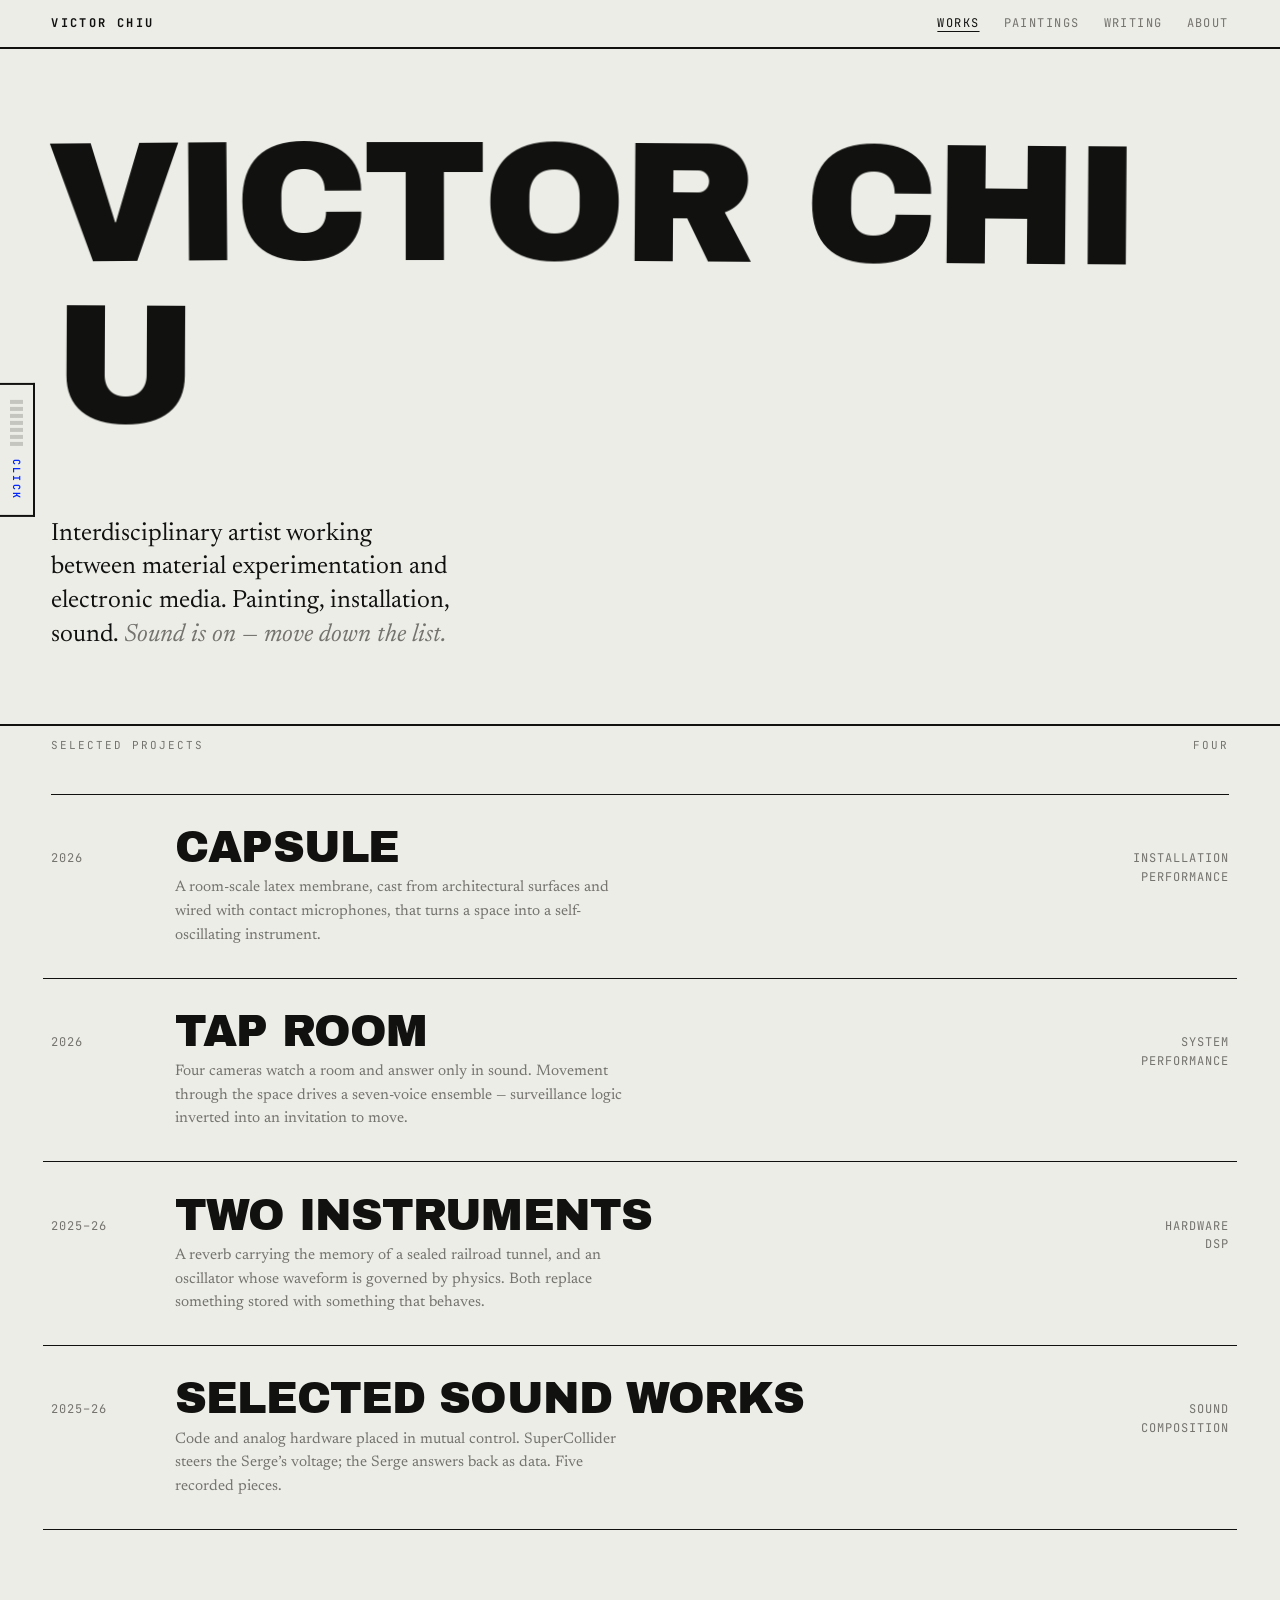
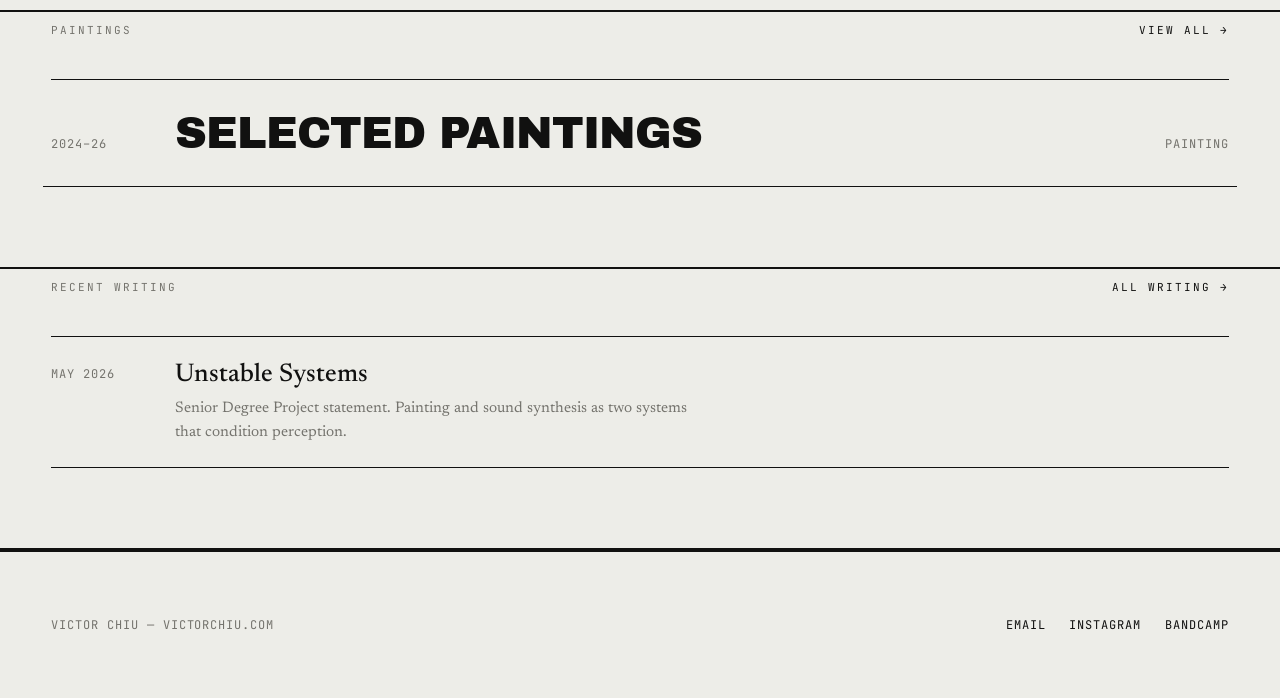
==== commit 4bdb92af: "Add files via upload" ====
--- a/index.html
+++ b/index.html
@@ -61,7 +61,7 @@
     <p class="standfirst">
       Interdisciplinary artist working between material experimentation and
       electronic media. Painting, installation, sound.
-      <em>Turn the sound on and move down the list.</em>
+      <em>Sound is on &mdash; move down the list.</em>
     </p>
   </div>
 
@@ -248,8 +248,10 @@
   const railSegs  = Array.from(document.querySelectorAll('.rail-seg'));
   const rows      = Array.from(document.querySelectorAll('.index-row[data-sound]'));
 
+  /* Sound is ON by default. The stored value only remembers an explicit
+     mute from the rail — a visitor who never touches it always gets sound. */
   const store = {
-    get() { try { return localStorage.getItem('vc-sound') === 'on'; } catch (e) { return false; } },
+    get() { try { return localStorage.getItem('vc-sound') !== 'off'; } catch (e) { return true; } },
     set(v) { try { localStorage.setItem('vc-sound', v ? 'on' : 'off'); } catch (e) {} }
   };
 
--- a/style.css
+++ b/style.css
@@ -917,6 +917,26 @@
   padding-top: 0.9rem;
   display: flex;
   justify-content: space-between;
+}
+
+/* ---------- video embeds ----------
+   YouTube iframes, framed in the heavy rule like the Bandcamp
+   players so they read as deliberate insets. The padding-top
+   wrapper keeps 16:9 at any width. */
+.video-frame {
+  position: relative;
+  padding-top: 56.25%;
+  border: var(--rule-heavy);
+  background: var(--ink);
+}
+
+.video-frame iframe {
+  position: absolute;
+  inset: 0;
+  width: 100%;
+  height: 100%;
+  border: 0;
+  display: block;
 }
 
 /* ---------- diagram ---------- */
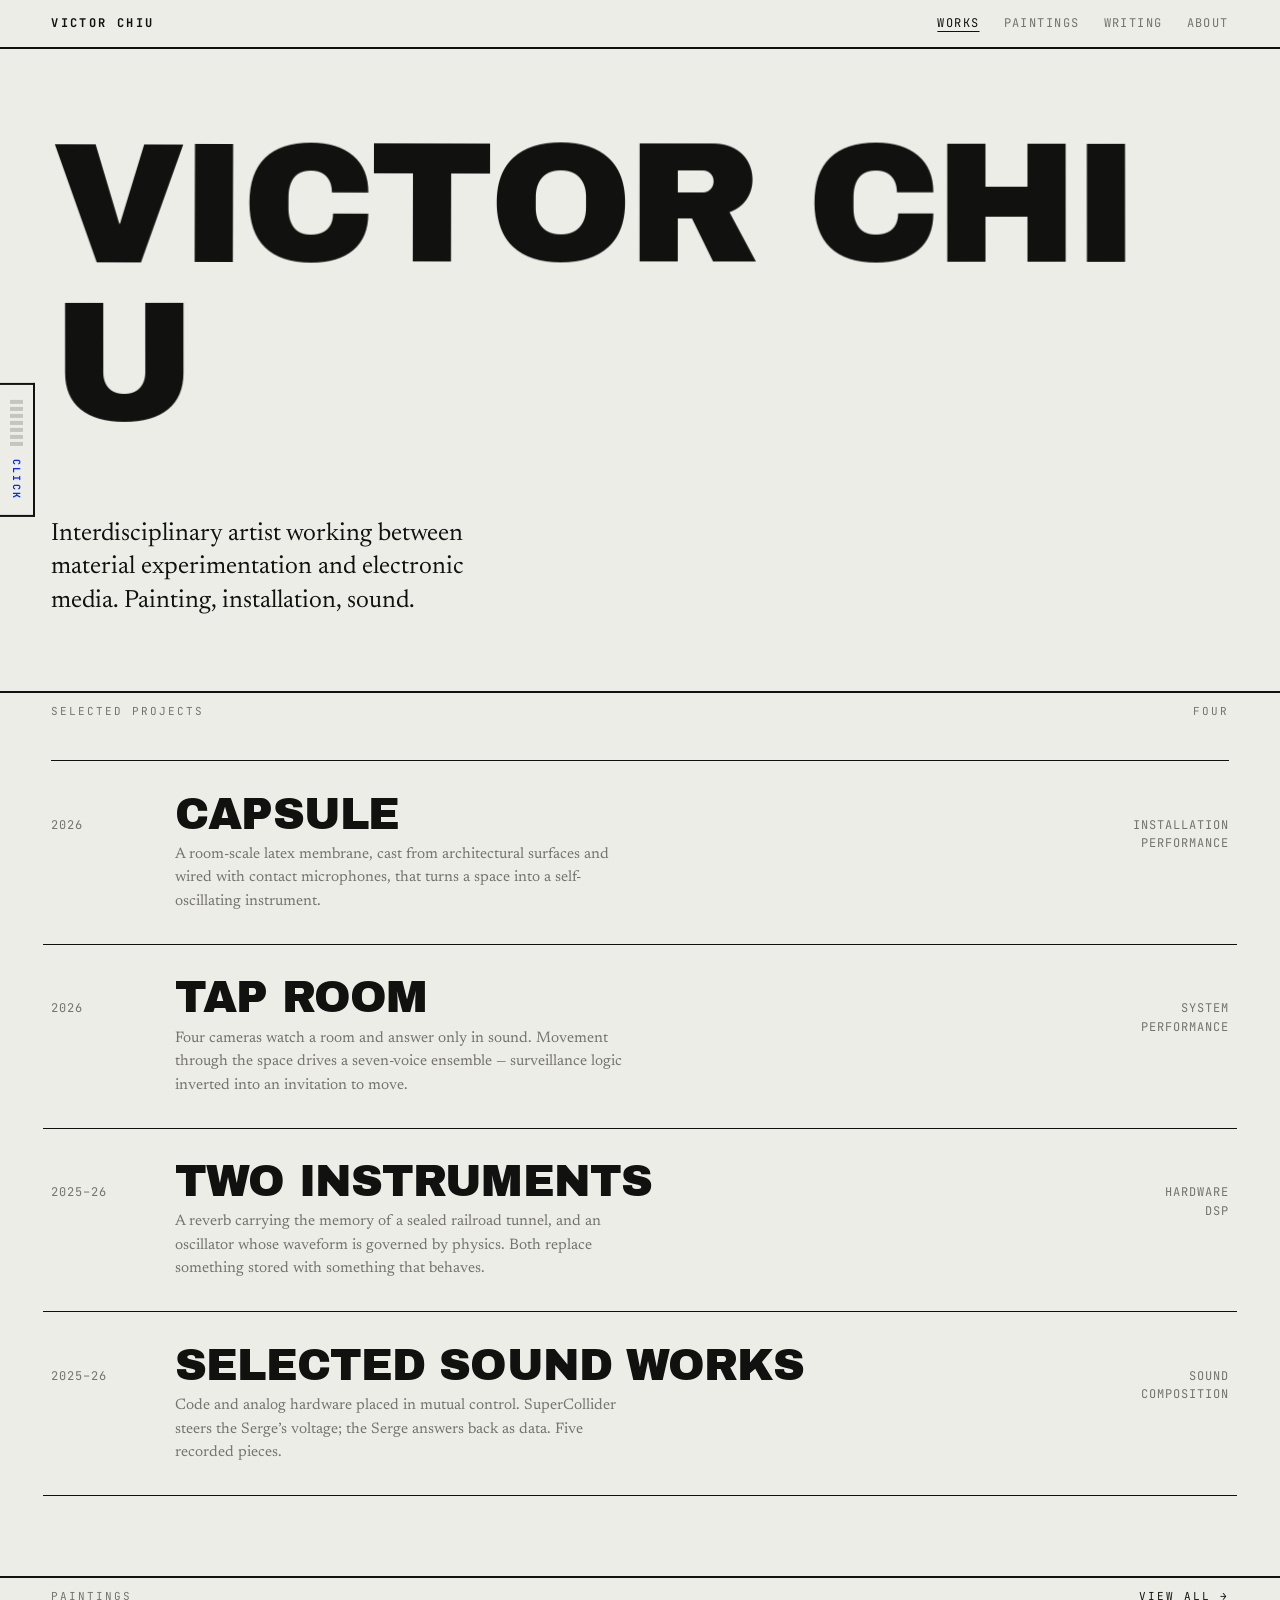
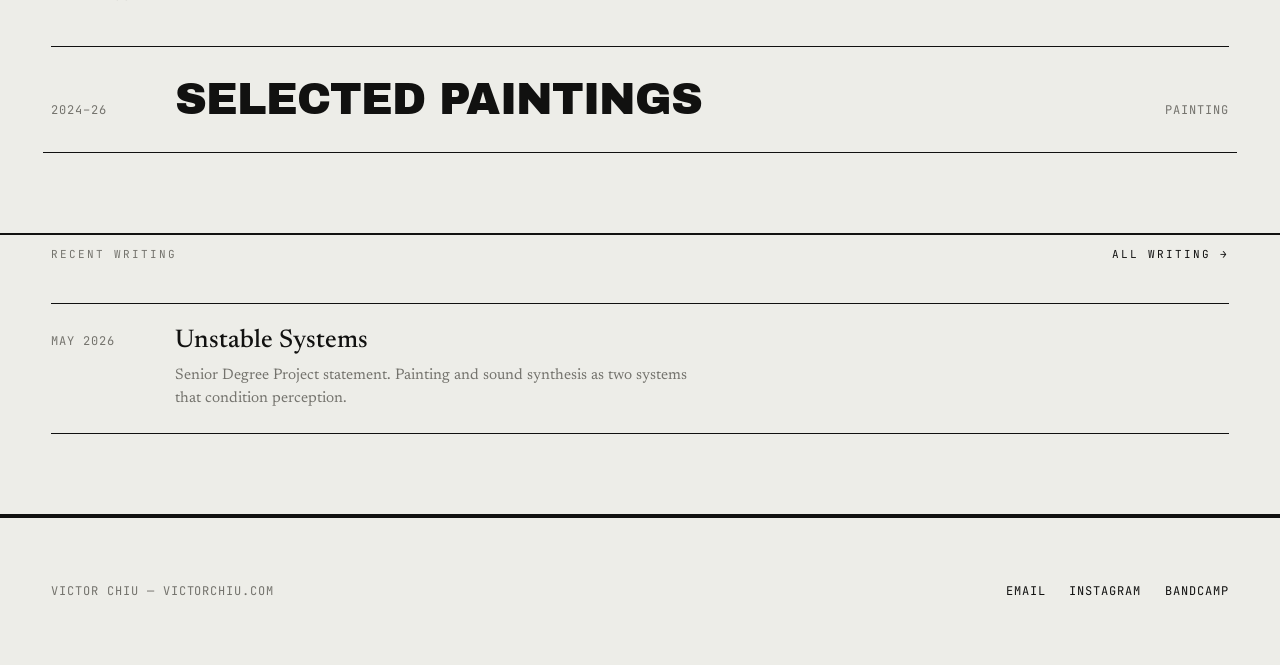
==== commit a9834146: "Add files via upload" ====
--- a/index.html
+++ b/index.html
@@ -61,7 +61,6 @@
     <p class="standfirst">
       Interdisciplinary artist working between material experimentation and
       electronic media. Painting, installation, sound.
-      <em>Sound is on &mdash; move down the list.</em>
     </p>
   </div>
 
